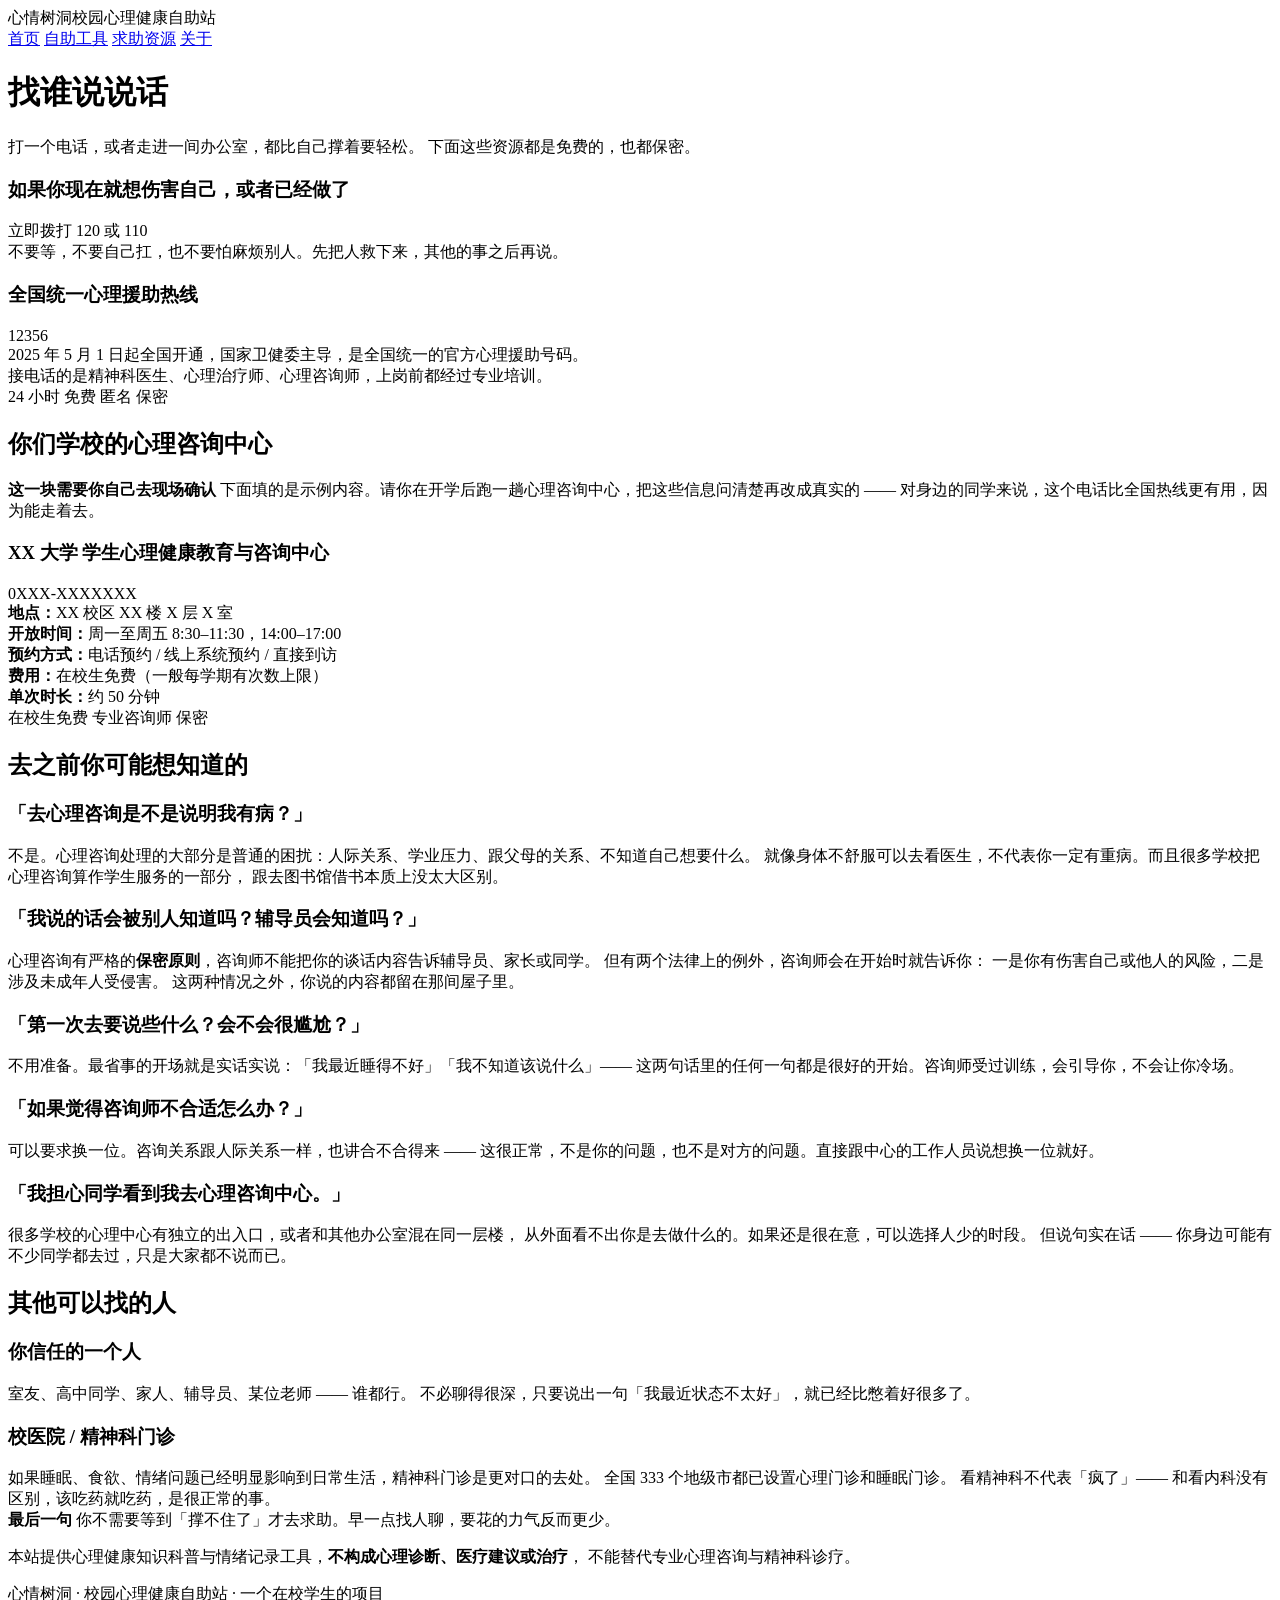
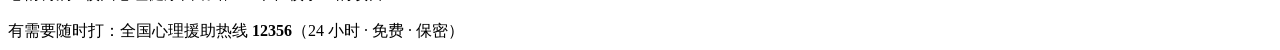
==== help.html @ e3a45265 "添加 help.html" ====
<!DOCTYPE html>
<html lang="zh-CN">
<head>
<meta charset="UTF-8">
<meta name="viewport" content="width=device-width, initial-scale=1.0">
<title>求助资源 · 心情树洞</title>
<link rel="stylesheet" href="css/style.css">
</head>
<body>

<header>
  <nav class="nav">
    <div class="logo">心情树洞<span>校园心理健康自助站</span></div>
    <div class="nav-links">
      <a href="index.html">首页</a>
      <a href="tool.html">自助工具</a>
      <a href="help.html" class="active">求助资源</a>
      <a href="about.html">关于</a>
    </div>
  </nav>
</header>

<main>

  <h1>找谁说说话</h1>
  <p class="lead">
    打一个电话，或者走进一间办公室，都比自己撑着要轻松。
    下面这些资源都是免费的，也都保密。
  </p>

  <!-- ========== 紧急情况 ========== -->
  <div class="resource urgent">
    <h3>如果你现在就想伤害自己，或者已经做了</h3>
    <span class="phone">立即拨打 120 或 110</span>
    <div class="meta">
      不要等，不要自己扛，也不要怕麻烦别人。先把人救下来，其他的事之后再说。
    </div>
  </div>

  <!-- ========== 全国热线 ========== -->
  <div class="resource">
    <h3>全国统一心理援助热线</h3>
    <span class="phone">12356</span>
    <div class="meta">
      2025 年 5 月 1 日起全国开通，国家卫健委主导，是全国统一的官方心理援助号码。<br>
      接电话的是精神科医生、心理治疗师、心理咨询师，上岗前都经过专业培训。
    </div>
    <div class="tags">
      <span class="tag">24 小时</span>
      <span class="tag">免费</span>
      <span class="tag">匿名</span>
      <span class="tag">保密</span>
    </div>
  </div>

  <!-- ========== 学校心理中心（模板，务必改成真实信息） ========== -->
  <h2>你们学校的心理咨询中心</h2>

  <div class="notice">
    <strong>这一块需要你自己去现场确认</strong>
    下面填的是示例内容。请你在开学后跑一趟心理咨询中心，把这些信息问清楚再改成真实的 ——
    对身边的同学来说，这个电话比全国热线更有用，因为能走着去。
  </div>

  <div class="resource">
    <h3>XX 大学 学生心理健康教育与咨询中心</h3>
    <span class="phone">0XXX-XXXXXXX</span>
    <div class="meta">
      <strong>地点：</strong>XX 校区 XX 楼 X 层 X 室<br>
      <strong>开放时间：</strong>周一至周五 8:30–11:30，14:00–17:00<br>
      <strong>预约方式：</strong>电话预约 / 线上系统预约 / 直接到访<br>
      <strong>费用：</strong>在校生免费（一般每学期有次数上限）<br>
      <strong>单次时长：</strong>约 50 分钟
    </div>
    <div class="tags">
      <span class="tag">在校生免费</span>
      <span class="tag">专业咨询师</span>
      <span class="tag">保密</span>
    </div>
  </div>

  <h2>去之前你可能想知道的</h2>

  <div class="card">
    <h3>「去心理咨询是不是说明我有病？」</h3>
    <p style="margin-bottom:0">
      不是。心理咨询处理的大部分是普通的困扰：人际关系、学业压力、跟父母的关系、不知道自己想要什么。
      就像身体不舒服可以去看医生，不代表你一定有重病。而且很多学校把心理咨询算作学生服务的一部分，
      跟去图书馆借书本质上没太大区别。
    </p>
  </div>

  <div class="card">
    <h3>「我说的话会被别人知道吗？辅导员会知道吗？」</h3>
    <p style="margin-bottom:0">
      心理咨询有严格的<strong>保密原则</strong>，咨询师不能把你的谈话内容告诉辅导员、家长或同学。
      但有两个法律上的例外，咨询师会在开始时就告诉你：
      一是你有伤害自己或他人的风险，二是涉及未成年人受侵害。
      这两种情况之外，你说的内容都留在那间屋子里。
    </p>
  </div>

  <div class="card">
    <h3>「第一次去要说些什么？会不会很尴尬？」</h3>
    <p style="margin-bottom:0">
      不用准备。最省事的开场就是实话实说：「我最近睡得不好」「我不知道该说什么」——
      这两句话里的任何一句都是很好的开始。咨询师受过训练，会引导你，不会让你冷场。
    </p>
  </div>

  <div class="card">
    <h3>「如果觉得咨询师不合适怎么办？」</h3>
    <p style="margin-bottom:0">
      可以要求换一位。咨询关系跟人际关系一样，也讲合不合得来 ——
      这很正常，不是你的问题，也不是对方的问题。直接跟中心的工作人员说想换一位就好。
    </p>
  </div>

  <div class="card">
    <h3>「我担心同学看到我去心理咨询中心。」</h3>
    <p style="margin-bottom:0">
      很多学校的心理中心有独立的出入口，或者和其他办公室混在同一层楼，
      从外面看不出你是去做什么的。如果还是很在意，可以选择人少的时段。
      但说句实在话 —— 你身边可能有不少同学都去过，只是大家都不说而已。
    </p>
  </div>

  <h2>其他可以找的人</h2>

  <div class="resource">
    <h3>你信任的一个人</h3>
    <div class="meta">
      室友、高中同学、家人、辅导员、某位老师 —— 谁都行。
      不必聊得很深，只要说出一句「我最近状态不太好」，就已经比憋着好很多了。
    </div>
  </div>

  <div class="resource">
    <h3>校医院 / 精神科门诊</h3>
    <div class="meta">
      如果睡眠、食欲、情绪问题已经明显影响到日常生活，精神科门诊是更对口的去处。
      全国 333 个地级市都已设置心理门诊和睡眠门诊。
      看精神科不代表「疯了」—— 和看内科没有区别，该吃药就吃药，是很正常的事。
    </div>
  </div>

  <div class="notice">
    <strong>最后一句</strong>
    你不需要等到「撑不住了」才去求助。早一点找人聊，要花的力气反而更少。
  </div>

</main>

<footer>
  <p>
    本站提供心理健康知识科普与情绪记录工具，<strong>不构成心理诊断、医疗建议或治疗</strong>，
    不能替代专业心理咨询与精神科诊疗。
  </p>
  <p style="margin-top:6px">心情树洞 · 校园心理健康自助站 · 一个在校学生的项目</p>
</footer>

<div class="crisis-bar">
  有需要随时打：全国心理援助热线 <strong>12356</strong>（24 小时 · 免费 · 保密）
</div>

</body>
</html>
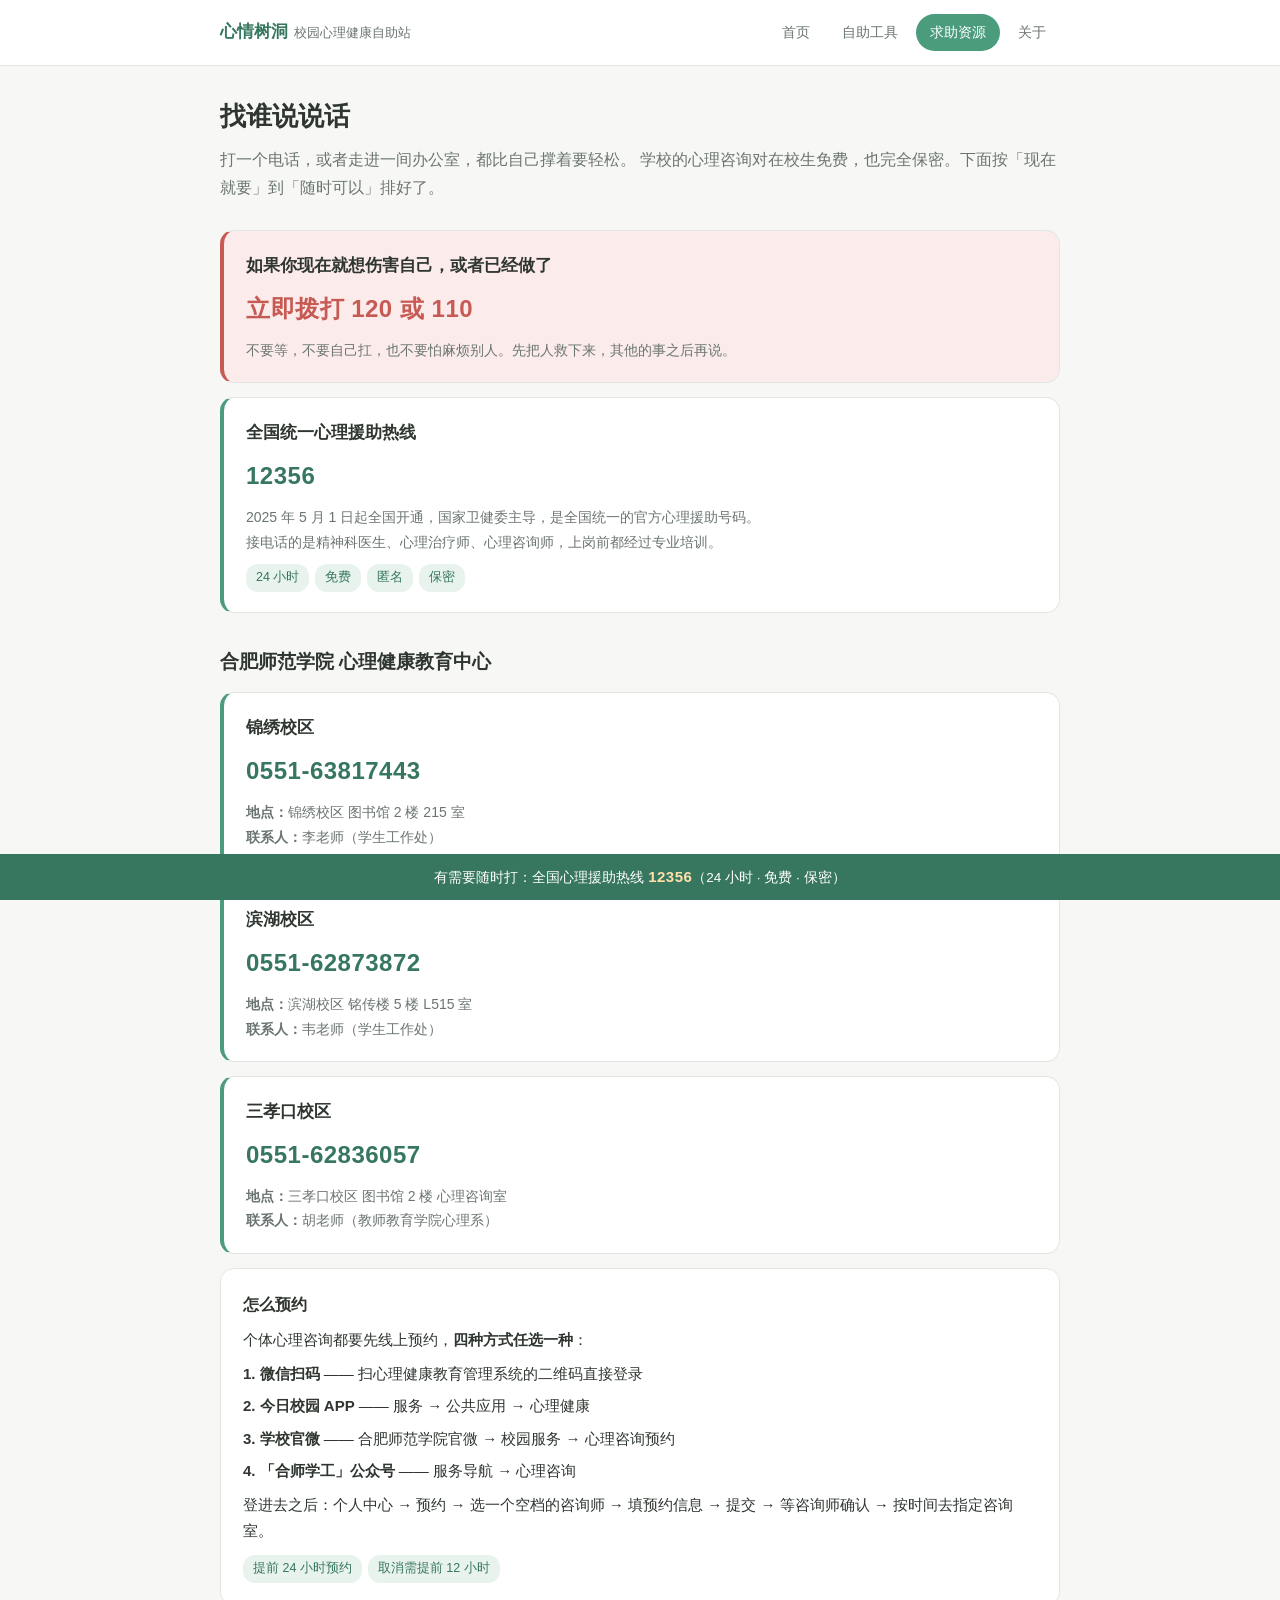
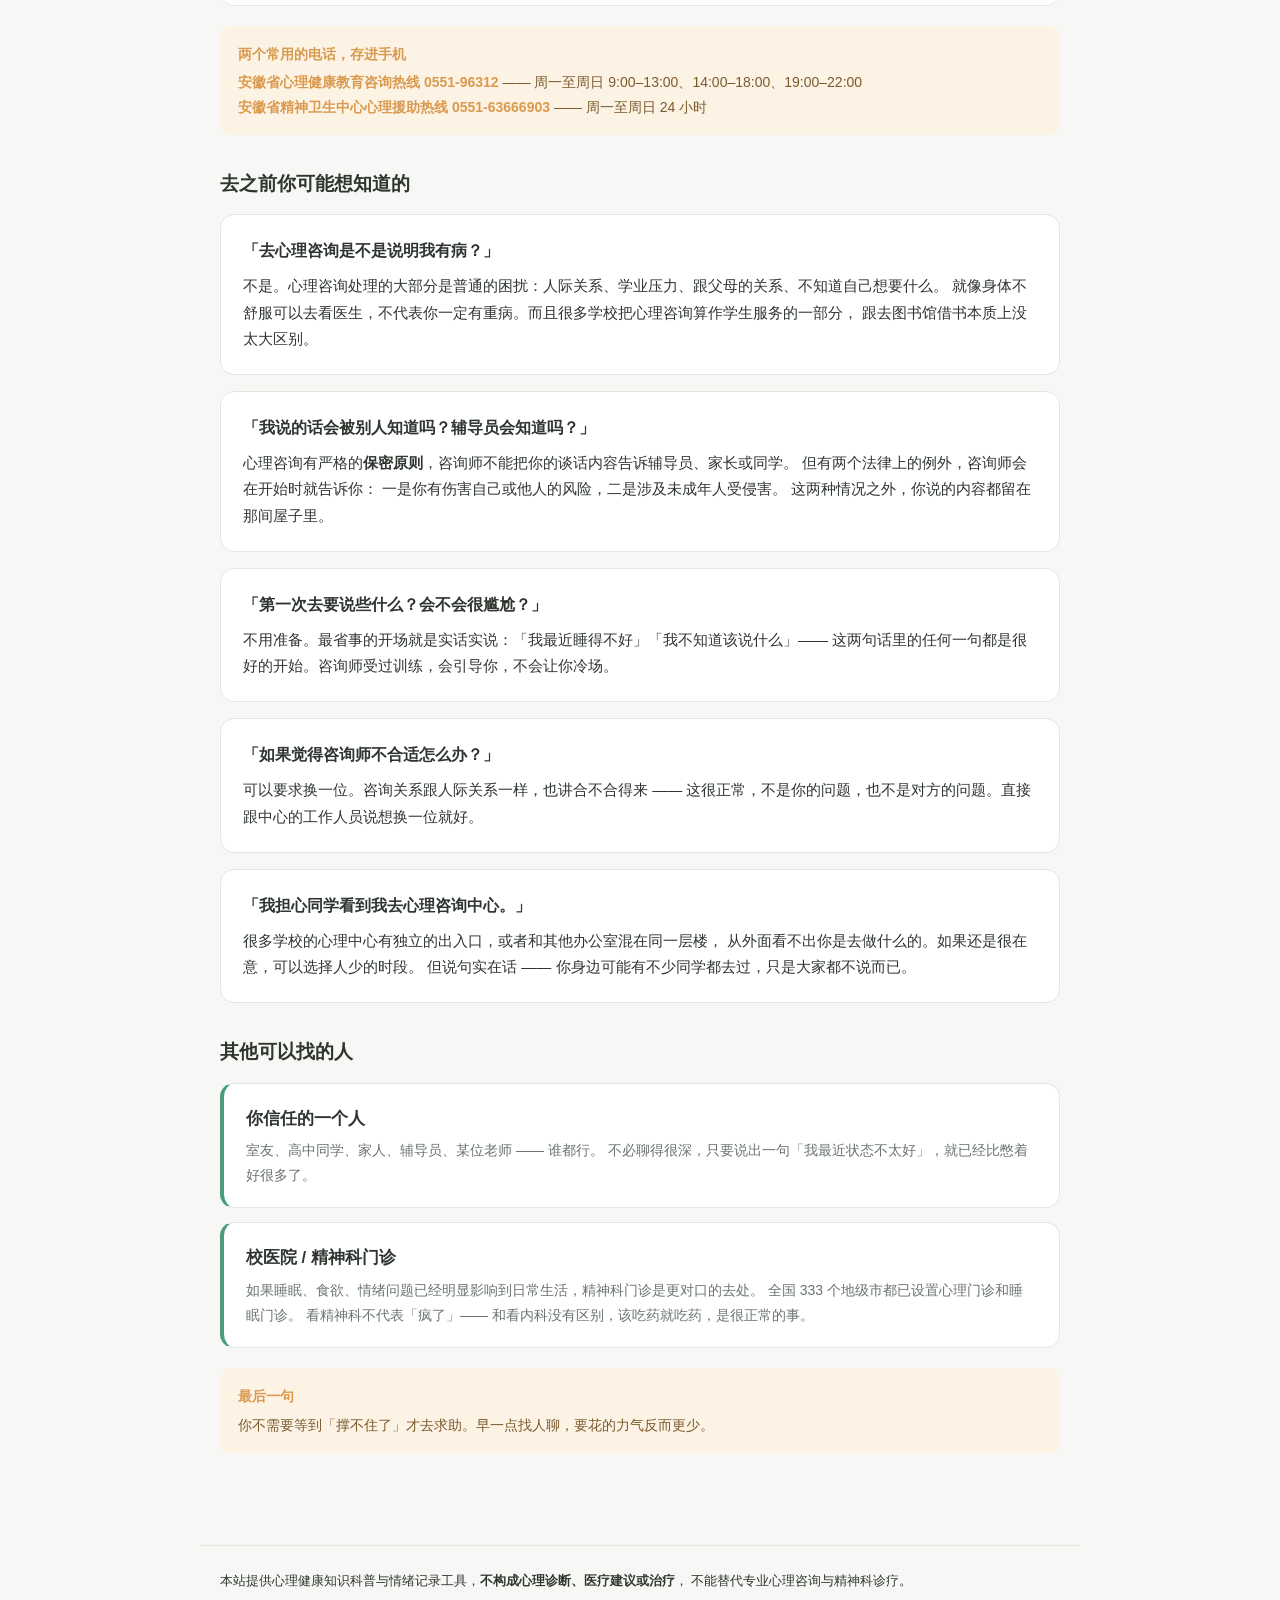
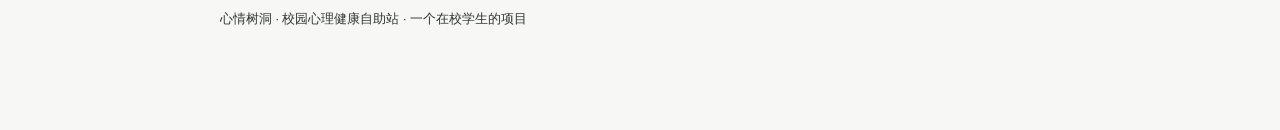
==== commit 823c1f76: "更新合肥师范学院心理健康教育中心真实信息" ====
--- a/help.html
+++ b/help.html
@@ -25,7 +25,7 @@
   <h1>找谁说说话</h1>
   <p class="lead">
     打一个电话，或者走进一间办公室，都比自己撑着要轻松。
-    下面这些资源都是免费的，也都保密。
+    学校的心理咨询对在校生免费，也完全保密。下面按「现在就要」到「随时可以」排好了。
   </p>
 
   <!-- ========== 紧急情况 ========== -->
@@ -53,30 +53,61 @@
     </div>
   </div>
 
-  <!-- ========== 学校心理中心（模板，务必改成真实信息） ========== -->
-  <h2>你们学校的心理咨询中心</h2>
+  <!-- ========== 合肥师范学院 心理健康教育中心 ========== -->
+  <h2>合肥师范学院 心理健康教育中心</h2>
 
-  <div class="notice">
-    <strong>这一块需要你自己去现场确认</strong>
-    下面填的是示例内容。请你在开学后跑一趟心理咨询中心，把这些信息问清楚再改成真实的 ——
-    对身边的同学来说，这个电话比全国热线更有用，因为能走着去。
+  <div class="resource">
+    <h3>锦绣校区</h3>
+    <span class="phone">0551-63817443</span>
+    <div class="meta">
+      <strong>地点：</strong>锦绣校区 图书馆 2 楼 215 室<br>
+      <strong>联系人：</strong>李老师（学生工作处）
+    </div>
   </div>
 
   <div class="resource">
-    <h3>XX 大学 学生心理健康教育与咨询中心</h3>
-    <span class="phone">0XXX-XXXXXXX</span>
+    <h3>滨湖校区</h3>
+    <span class="phone">0551-62873872</span>
     <div class="meta">
-      <strong>地点：</strong>XX 校区 XX 楼 X 层 X 室<br>
-      <strong>开放时间：</strong>周一至周五 8:30–11:30，14:00–17:00<br>
-      <strong>预约方式：</strong>电话预约 / 线上系统预约 / 直接到访<br>
-      <strong>费用：</strong>在校生免费（一般每学期有次数上限）<br>
-      <strong>单次时长：</strong>约 50 分钟
+      <strong>地点：</strong>滨湖校区 铭传楼 5 楼 L515 室<br>
+      <strong>联系人：</strong>韦老师（学生工作处）
     </div>
+  </div>
+
+  <div class="resource">
+    <h3>三孝口校区</h3>
+    <span class="phone">0551-62836057</span>
+    <div class="meta">
+      <strong>地点：</strong>三孝口校区 图书馆 2 楼 心理咨询室<br>
+      <strong>联系人：</strong>胡老师（教师教育学院心理系）
+    </div>
+  </div>
+
+  <div class="card">
+    <h3>怎么预约</h3>
+    <p style="margin-bottom:8px">
+      个体心理咨询都要先线上预约，<strong>四种方式任选一种</strong>：
+    </p>
+    <p style="margin-bottom:6px"><strong>1. 微信扫码</strong> —— 扫心理健康教育管理系统的二维码直接登录</p>
+    <p style="margin-bottom:6px"><strong>2. 今日校园 APP</strong> —— 服务 → 公共应用 → 心理健康</p>
+    <p style="margin-bottom:6px"><strong>3. 学校官微</strong> —— 合肥师范学院官微 → 校园服务 → 心理咨询预约</p>
+    <p style="margin-bottom:8px"><strong>4. 「合师学工」公众号</strong> —— 服务导航 → 心理咨询</p>
+    <p style="margin-bottom:0">
+      登进去之后：个人中心 → 预约 → 选一个空档的咨询师 → 填预约信息 → 提交 →
+      等咨询师确认 → 按时间去指定咨询室。
+    </p>
     <div class="tags">
-      <span class="tag">在校生免费</span>
-      <span class="tag">专业咨询师</span>
-      <span class="tag">保密</span>
+      <span class="tag">提前 24 小时预约</span>
+      <span class="tag">取消需提前 12 小时</span>
     </div>
+  </div>
+
+  <div class="notice">
+    <strong>两个常用的电话，存进手机</strong>
+    <strong style="display:inline">安徽省心理健康教育咨询热线 0551-96312</strong> ——
+    周一至周日 9:00–13:00、14:00–18:00、19:00–22:00<br>
+    <strong style="display:inline">安徽省精神卫生中心心理援助热线 0551-63666903</strong> ——
+    周一至周日 24 小时
   </div>
 
   <h2>去之前你可能想知道的</h2>
--- a/css/style.css
+++ b/css/style.css
@@ -0,0 +1,493 @@
+/* ========================================
+   心情树洞 · 全局样式
+   大一新生友好版：所有样式集中在这一个文件里
+   ======================================== */
+
+/* ---------- 1. 颜色变量 ----------
+   想换配色，只改这里的值就行，全站会跟着变 */
+:root {
+  --bg: #f7f8f6;              /* 页面底色 */
+  --card: #ffffff;            /* 卡片白底 */
+  --text: #2f3630;            /* 正文颜色 */
+  --text-light: #6b7570;      /* 次要文字 */
+  --border: #e3e7e2;          /* 分割线 */
+
+  --green: #4a9c7d;           /* 主色：安定的绿 */
+  --green-light: #e8f3ee;
+  --green-dark: #37775f;
+
+  --amber: #d99a4e;           /* 提醒色 */
+  --amber-light: #fdf3e5;
+
+  --red: #c85a54;             /* 危机色 */
+  --red-light: #fbeceb;
+
+  --radius: 14px;             /* 圆角 */
+}
+
+/* ---------- 2. 基础重置 ---------- */
+* {
+  margin: 0;
+  padding: 0;
+  box-sizing: border-box;
+}
+
+body {
+  font-family: -apple-system, BlinkMacSystemFont, "PingFang SC",
+               "Microsoft YaHei", "Helvetica Neue", sans-serif;
+  background: var(--bg);
+  color: var(--text);
+  line-height: 1.75;
+  font-size: 15px;
+  padding-bottom: 60px;      /* 给底部固定条留位置 */
+}
+
+a {
+  color: var(--green-dark);
+  text-decoration: none;
+}
+
+a:hover {
+  text-decoration: underline;
+}
+
+/* ---------- 3. 顶栏导航 ---------- */
+header {
+  background: var(--card);
+  border-bottom: 1px solid var(--border);
+  position: sticky;
+  top: 0;
+  z-index: 100;
+}
+
+.nav {
+  max-width: 880px;
+  margin: 0 auto;
+  padding: 14px 20px;
+  display: flex;
+  align-items: center;
+  justify-content: space-between;
+  flex-wrap: wrap;
+  gap: 10px;
+}
+
+.logo {
+  font-size: 17px;
+  font-weight: 600;
+  color: var(--green-dark);
+}
+
+.logo span {
+  font-weight: 400;
+  font-size: 13px;
+  color: var(--text-light);
+  margin-left: 6px;
+}
+
+.nav-links {
+  display: flex;
+  gap: 4px;
+  flex-wrap: wrap;
+}
+
+.nav-links a {
+  padding: 6px 14px;
+  border-radius: 20px;
+  font-size: 14px;
+  color: var(--text-light);
+  transition: all 0.2s;
+}
+
+.nav-links a:hover {
+  background: var(--green-light);
+  color: var(--green-dark);
+  text-decoration: none;
+}
+
+/* 当前所在页面高亮 */
+.nav-links a.active {
+  background: var(--green);
+  color: #fff;
+}
+
+/* ---------- 4. 内容容器 ---------- */
+main {
+  max-width: 880px;
+  margin: 0 auto;
+  padding: 32px 20px;
+}
+
+h1 {
+  font-size: 26px;
+  font-weight: 600;
+  line-height: 1.4;
+  margin-bottom: 12px;
+}
+
+h2 {
+  font-size: 19px;
+  font-weight: 600;
+  margin: 32px 0 14px;
+}
+
+h3 {
+  font-size: 16px;
+  font-weight: 600;
+  margin: 20px 0 8px;
+}
+
+p {
+  margin-bottom: 14px;
+  color: var(--text);
+}
+
+.lead {
+  font-size: 16px;
+  color: var(--text-light);
+  margin-bottom: 28px;
+}
+
+/* ---------- 5. 卡片 ---------- */
+.card {
+  background: var(--card);
+  border: 1px solid var(--border);
+  border-radius: var(--radius);
+  padding: 22px;
+  margin-bottom: 16px;
+}
+
+.card h3 {
+  margin-top: 0;
+}
+
+.card p:last-child {
+  margin-bottom: 0;
+}
+
+/* ---------- 6. 按钮 ---------- */
+.btn {
+  display: inline-block;
+  background: var(--green);
+  color: #fff;
+  padding: 11px 26px;
+  border-radius: 24px;
+  border: none;
+  font-size: 15px;
+  font-family: inherit;
+  cursor: pointer;
+  transition: background 0.2s;
+}
+
+.btn:hover {
+  background: var(--green-dark);
+  text-decoration: none;
+}
+
+.btn-outline {
+  background: transparent;
+  color: var(--green-dark);
+  border: 1.5px solid var(--green);
+}
+
+.btn-outline:hover {
+  background: var(--green-light);
+}
+
+.btn-row {
+  display: flex;
+  gap: 12px;
+  flex-wrap: wrap;
+  margin: 24px 0;
+}
+
+/* ---------- 7. 首页三个入口 ---------- */
+.entries {
+  display: grid;
+  grid-template-columns: repeat(auto-fit, minmax(230px, 1fr));
+  gap: 14px;
+  margin-top: 24px;
+}
+
+.entry {
+  display: block;
+  background: var(--card);
+  border: 1px solid var(--border);
+  border-radius: var(--radius);
+  padding: 22px;
+  transition: all 0.2s;
+  color: var(--text);
+}
+
+.entry:hover {
+  border-color: var(--green);
+  text-decoration: none;
+  transform: translateY(-2px);
+}
+
+.entry .icon {
+  font-size: 22px;
+  margin-bottom: 10px;
+}
+
+.entry .title {
+  font-size: 16px;
+  font-weight: 600;
+  margin-bottom: 6px;
+  color: var(--green-dark);
+}
+
+.entry .desc {
+  font-size: 13.5px;
+  color: var(--text-light);
+  line-height: 1.65;
+}
+
+/* ---------- 8. 情绪打卡 ---------- */
+.mood-picker {
+  display: flex;
+  gap: 10px;
+  flex-wrap: wrap;
+  margin: 18px 0 22px;
+}
+
+.mood-option {
+  flex: 1;
+  min-width: 88px;
+  background: var(--card);
+  border: 2px solid var(--border);
+  border-radius: var(--radius);
+  padding: 16px 8px;
+  text-align: center;
+  cursor: pointer;
+  transition: all 0.18s;
+  font-family: inherit;
+  font-size: 14px;
+  color: var(--text);
+}
+
+.mood-option:hover {
+  border-color: var(--green);
+}
+
+.mood-option.selected {
+  border-color: var(--green);
+  background: var(--green-light);
+  color: var(--green-dark);
+  font-weight: 600;
+}
+
+.mood-option .face {
+  font-size: 26px;
+  display: block;
+  margin-bottom: 6px;
+}
+
+textarea {
+  width: 100%;
+  min-height: 90px;
+  padding: 14px;
+  border: 1px solid var(--border);
+  border-radius: 10px;
+  font-family: inherit;
+  font-size: 14.5px;
+  line-height: 1.7;
+  resize: vertical;
+  color: var(--text);
+  background: var(--bg);
+}
+
+textarea:focus {
+  outline: none;
+  border-color: var(--green);
+  background: var(--card);
+}
+
+/* 情绪趋势图 */
+.chart {
+  display: flex;
+  align-items: flex-end;
+  gap: 6px;
+  height: 130px;
+  padding: 16px 4px 0;
+  border-bottom: 1px solid var(--border);
+  margin-bottom: 8px;
+}
+
+.bar-wrap {
+  flex: 1;
+  display: flex;
+  flex-direction: column;
+  align-items: center;
+  justify-content: flex-end;
+  height: 100%;
+}
+
+.bar {
+  width: 100%;
+  max-width: 34px;
+  border-radius: 5px 5px 0 0;
+  background: var(--green);
+  min-height: 4px;
+  transition: height 0.4s;
+}
+
+.bar-label {
+  font-size: 10.5px;
+  color: var(--text-light);
+  margin-top: 6px;
+  white-space: nowrap;
+}
+
+/* 打卡记录列表 */
+.record {
+  display: flex;
+  align-items: flex-start;
+  gap: 14px;
+  padding: 14px 0;
+  border-bottom: 1px solid var(--border);
+}
+
+.record:last-child {
+  border-bottom: none;
+}
+
+.record .face {
+  font-size: 22px;
+  flex-shrink: 0;
+}
+
+.record .date {
+  font-size: 12.5px;
+  color: var(--text-light);
+  margin-bottom: 3px;
+}
+
+.record .note {
+  font-size: 14.5px;
+}
+
+.empty {
+  text-align: center;
+  padding: 36px 20px;
+  color: var(--text-light);
+  font-size: 14.5px;
+}
+
+/* ---------- 9. 求助资源 ---------- */
+.resource {
+  background: var(--card);
+  border: 1px solid var(--border);
+  border-left: 4px solid var(--green);
+  border-radius: var(--radius);
+  padding: 20px 22px;
+  margin-bottom: 14px;
+}
+
+.resource.urgent {
+  border-left-color: var(--red);
+  background: var(--red-light);
+}
+
+.resource h3 {
+  margin: 0 0 6px;
+  font-size: 16.5px;
+}
+
+.resource .phone {
+  font-size: 24px;
+  font-weight: 600;
+  color: var(--green-dark);
+  letter-spacing: 0.5px;
+  margin: 8px 0;
+  display: block;
+}
+
+.resource.urgent .phone {
+  color: var(--red);
+}
+
+.resource .meta {
+  font-size: 14px;
+  color: var(--text-light);
+  line-height: 1.75;
+}
+
+/* 标签 */
+.tags {
+  display: flex;
+  gap: 6px;
+  flex-wrap: wrap;
+  margin-top: 10px;
+}
+
+.tag {
+  font-size: 12.5px;
+  padding: 3px 10px;
+  border-radius: 12px;
+  background: var(--green-light);
+  color: var(--green-dark);
+}
+
+.tag.warn {
+  background: var(--amber-light);
+  color: var(--amber);
+}
+
+/* ---------- 10. 提示框 ---------- */
+.notice {
+  background: var(--amber-light);
+  border-radius: 10px;
+  padding: 16px 18px;
+  font-size: 14px;
+  line-height: 1.75;
+  margin: 20px 0;
+  color: #7a5a2e;
+}
+
+.notice strong {
+  display: block;
+  margin-bottom: 4px;
+  color: var(--amber);
+}
+
+/* ---------- 11. 页脚 ---------- */
+footer {
+  max-width: 880px;
+  margin: 40px auto 0;
+  padding: 24px 20px;
+  border-top: 1px solid var(--border);
+  font-size: 12.5px;
+  color: var(--text-light);
+  line-height: 1.9;
+}
+
+/* ---------- 12. 底部固定的危机资源条 ---------- */
+.crisis-bar {
+  position: fixed;
+  bottom: 0;
+  left: 0;
+  right: 0;
+  background: var(--green-dark);
+  color: #fff;
+  padding: 10px 20px;
+  font-size: 13.5px;
+  text-align: center;
+  z-index: 200;
+}
+
+.crisis-bar strong {
+  color: #ffe0a8;
+  font-size: 15px;
+  letter-spacing: 0.5px;
+}
+
+/* ---------- 13. 手机适配 ---------- */
+@media (max-width: 600px) {
+  h1 { font-size: 22px; }
+  main { padding: 24px 16px; }
+  .mood-option { min-width: 62px; padding: 12px 4px; font-size: 12.5px; }
+  .mood-option .face { font-size: 22px; }
+  .resource .phone { font-size: 21px; }
+  .crisis-bar { font-size: 12.5px; padding: 8px 14px; }
+  .chart { height: 110px; }
+}
